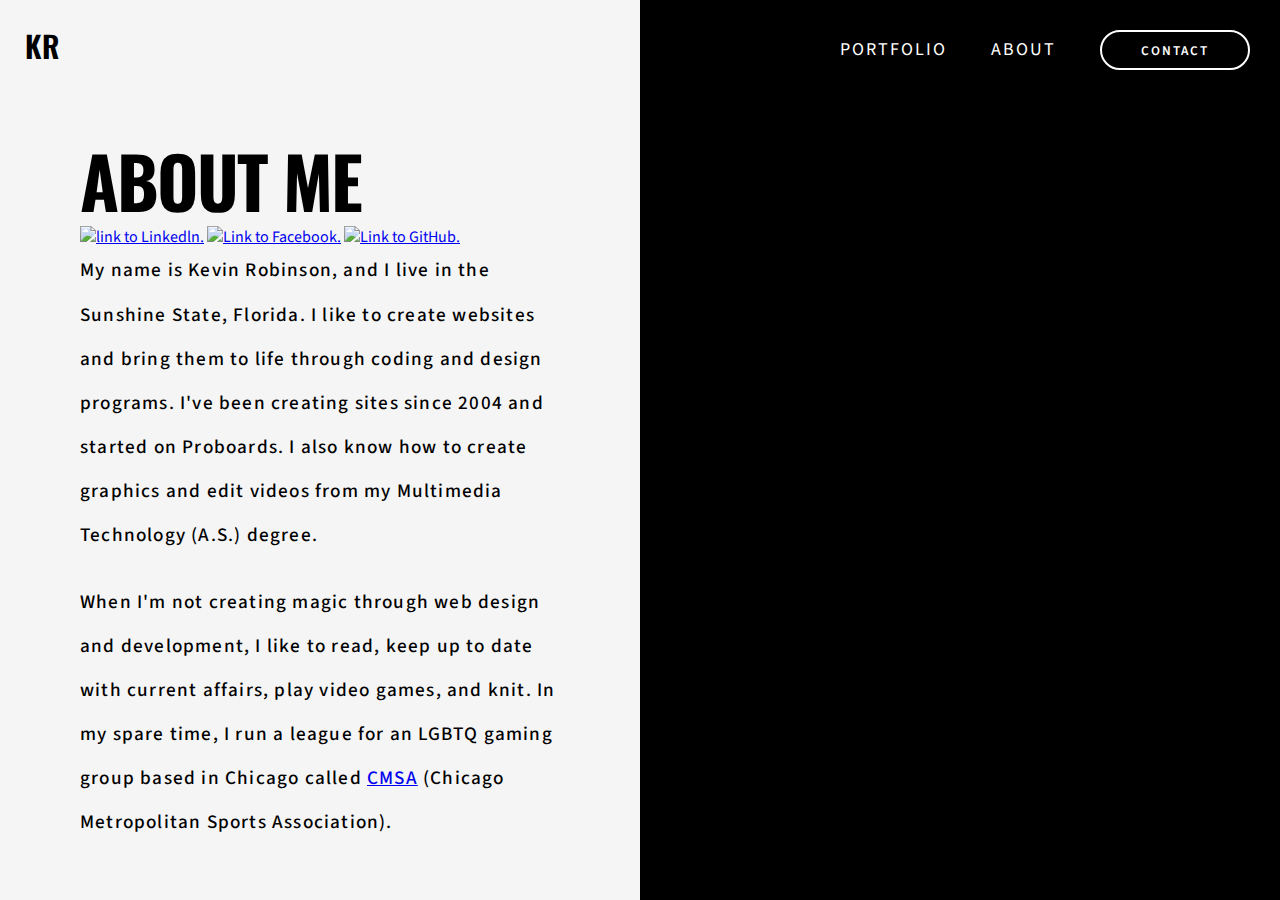
==== aboutMe.html @ 2b4e6fde "Add files via upload" ====
<!DOCTYPE html>
<html lang="en">
  <head>
    <meta charset="UTF-8" />
    <meta name="viewport" content="width=device-width, initial-scale=1.0" />

    <link
      rel="stylesheet"
      href="https://cdnjs.cloudflare.com/ajax/libs/font-awesome/6.4.2/css/all.min.css"
      integrity="sha512-z3gLpd7yknf1YoNbCzqRKc4qyor8gaKU1qmn+CShxbuBusANI9QpRohGBreCFkKxLhei6S9CQXFEbbKuqLg0DA=="
      crossorigin="anonymous"
      referrerpolicy="no-referrer"
    />

    <link rel="stylesheet" href="style.css" />

    <title>My Portfolio</title>
  </head>

  <body>
    <div class="container">
      <nav class="navbar">
        <div class="primary-icon">
          <a href="index.html">KR</a>
        </div>
        <ul class="nav-list" id="navi-list">
          <li class="list-item"><a href="/portfolio.html">Portfolio</a></li>
          <li class="list-item"><a href="/aboutMe.html">About</a></li>
          <li class="list-item">
            <a href="mailto: krobinson21359@outlook.com"
              ><button class="navi-button">Contact</button></a
            >
          </li>
        </ul>
        <div class="menu" id="toggle-button">
          <div class="menu-line"></div>
          <div class="menu-line"></div>
          <div class="menu-line"></div>
        </div>
      </nav>
      <main>
        <div class="contentContainer overflow-hidden">
          <h1 class="drop-in">About Me</h1>
          <ul class="drop-in">
            <li>
              <a href="https://www.linkedin.com/in/kevin-robinson-5520671b5/"
                ><img src="/assets/linkedin.svg" alt="link to Linkedln." />
              </a>
            </li>
            <li>
              <a href="https://www.facebook.com/kevin.robinson.9638/"
                ><img src="/assets/facebook.svg" alt="Link to Facebook."
              /></a>
            </li>
            <li>
              <a href="https://github.com/krobinson21359"
                ><img src="/assets/github.svg" alt="Link to GitHub."
              /></a>
            </li>
          </ul>
          <p class="drop-in">
            My name is Kevin Robinson, and I live in the Sunshine State,
            Florida. I like to create websites and bring them to life through
            coding and design programs. I've been creating sites since 2004 and
            started on Proboards. I also know how to create graphics and edit
            videos from my Multimedia Technology (A.S.) degree.
          </p>
          <br />
          <p class="drop-in">
            When I'm not creating magic through web design and development, I
            like to read, keep up to date with current affairs, play video
            games, and knit. In my spare time, I run a league for an LGBTQ
            gaming group based in Chicago called
            <a href="https://www.facebook.com/CMSAeSports/">CMSA</a> (Chicago
            Metropolitan Sports Association).
          </p>
        </div>
      </main>
      <div class="sidebarAbout"></div>
    </div>
    <script src="script.js"></script>
  </body>
</html>
---- style.css ----
@import url('https://fonts.googleapis.com/css2?family=Oswald:wght@500;600;700&family=Source+Sans+3:wght@400;500&display=swap');

/* Default and General Styles */

* {
  box-sizing: border-box;
  padding: 0;
  margin: 0;
}

body {
  font-family: 'Source Sans 3', sans-serif;
  font-weight: 400;
}

h1 {
  font-size: 71px;
  font-weight: 700;
  color: #000;
  text-decoration: none;
  text-transform: uppercase;
  font-family: 'Oswald', sans-serif;
  letter-spacing: -2px;
  line-height: 1;
  display: block;
}

h2 {
  font-family: 'Source Sans 3', sans-serif;
  font-weight: 600;
  letter-spacing: 5px;
  text-transform: uppercase;
  line-height: 2.5;
  font-size: 19px;
}

p {
  font-family: 'Source Sans 3', sans-serif;
  font-weight: 500;
  letter-spacing: 1.2px;
  line-height: 2.3;
  font-size: 1.2rem;
}

/* Navigation Styles */

.navbar {
  display: flex;
  justify-content: space-between;
  align-items: center;
  font-size: 20px;
}

.nav-list {
  list-style: none;
}

.nav-list a {
  color: #fff;
  text-decoration: none;
  font-family: 'Source Sans 3', sans-serif;  
  text-transform: uppercase;
  letter-spacing: 2px;
  margin-right: 20px;
  font-size: 18px;
}

.nav-list .list-item {
  display: inline-block;
  padding: 20px 10px;
}

.primary-icon {
  height: 45px;
  display: flex;
  align-items: center;
  justify-content: center;
  margin-left: 25px;
}

.primary-icon a {
  font-size: 30px;
  font-weight: 600;
  color: #000;
  text-decoration: none;
  text-transform: uppercase;
  font-family: 'Oswald', sans-serif;
}

.menu-line {
  width: 20px;
  height: 3px;
  background: white;
  margin-bottom: 4px;
}

.menu {
  display: none;
}

/* Grid Styles */

.container {
  display: grid;
  height: 100vh;
  grid-template-columns: 1fr 1fr;
  grid-template-rows: 0.1fr 1fr;
  grid-template-areas:
  "nav nav"
  "main sidebar";
  /* gap: 0.2rem; */
}

.contentContainer li {
  list-style: none;
  color: red;
  display: inline-block;
  padding-top: 10px;
}

.contentContainer {
  width: 75%
}

nav {
  background-color: #F5F5F5;
  grid-area: nav;
  position: relative;
  z-index: 2;
}

nav::before {
  content: "";
  position: absolute;
  top: 0;
  bottom: 0;
  left: 50%;
  right: 0;
  background-color: #000;
  z-index: -1;
}

main {
  background-color: #F5F5F5;
  grid-area: main;
  display: flex;
  justify-content: center;
  align-items: center;
}

.sidebar {
  background-image: url(/assets/sidePic.png);
  background-size: cover;
  background-position: center;
  background-repeat: no-repeat;
  grid-area: sidebar;
  height: 100%;
  background-color: #000;
}

.sidebarAbout {
  background-image: url(/assets/sidePicAbout.png);
  background-size: cover;
  background-position: center;
  background-repeat: no-repeat;
  grid-area: sidebar;
  height: 100%;
  width: auto;
  background-color: #000;
}

.sidebar_portfolio {
  grid-area: sidebar;
  width: auto;
  background-color: #000;
  color: #fff;
  display: flex;
  align-items: center;
  justify-content: center;
  /* flex-direction: column; */
  text-align: center;
}

/* Button Styles */

button {
  
  background-color: #000;
  color: #fff;
  border-radius: 25px;
  width: 150px;
  height: 40px;
  font-weight: 600;
  color: #fff;
  text-decoration: none;
  text-transform: uppercase;
  font-family: 'Source Sans 3', sans-serif;  
  letter-spacing: 2px;
  text-align: center;
  margin-top: 10px;
  border: 0px;
  cursor: pointer;
}

.navi-button {
    background-color: #000;
    color: #fff;
    border: 2px #fff solid;
    cursor: pointer;
}

.ghost-button {
  background-color: #F5F5F5;
  color: #000;
  border: 2px #000 solid;
  margin-left: 10px;
  cursor: pointer;
}

/* Portfolio Section */

.portfolio_head {
  border-left: 5px solid black;
  padding-left: 10px;
}

.portfolio_example {
  height: 450px;
  width: auto;
  overflow: hidden;
  padding: 10px;
 }

 .portfolio_example2 {
  height: 450px;
  width: auto;
  overflow: hidden;
  padding: 10px;
 }

/* Mobile Responsiveness */

@media all and (max-width: 820px) {
  .container {
    grid-template-columns: 1fr;
    grid-template-rows: 0.2fr 1fr 1fr;
    grid-template-areas:
    "nav"
    "main"
    "main";
    overflow: hidden;
  }

  .sidebar_portfolio {
    display: none;
  }

  nav {
    background-color: black;
  }

  .navbar {
    flex-direction: column;
    background-color: #000;
    grid-area: nav;
    justify-content: space-around;
  }

  .menu {
    display: block;
    position: absolute;
    right: 15px;
    top: 15px;
  }

  .nav-list .list-item {
    display: block;
    border-top: 1px solid #F5F5F5;
  }

  .nav-list {
    list-style-type: none;
    width: 100%;
    text-align: right;
    padding-top: 10px;
    display: none;
  }

  .primary-icon {
    width: 100%;
    color: #fff;
    margin-left: 0px;
  }

  .primary-icon a {
    color: #fff;
  }

  .active {
    display: block;
  }

  h1 {
    font-size: 2.5rem;
  }
  
  h2 {
    font-size: 1rem;
  }
  
  p {
    font-size: 0.8rem;
  }
  
  .ghost-button {
    margin-left: 0px;
  }

}

/* Animations */

/* animation class and keyframes */
.overflow-hidden {
  overflow: hidden;
 }
 
 .drop-in {
  animation: drop-in 1s ease 200ms backwards;
 }
 
 @keyframes drop-in {
  from {
   opacity: 0;
   transform: translateY(-100px);
  }
  to {
   opacity: 1;
   transform: translateY(0px);
  }
 }
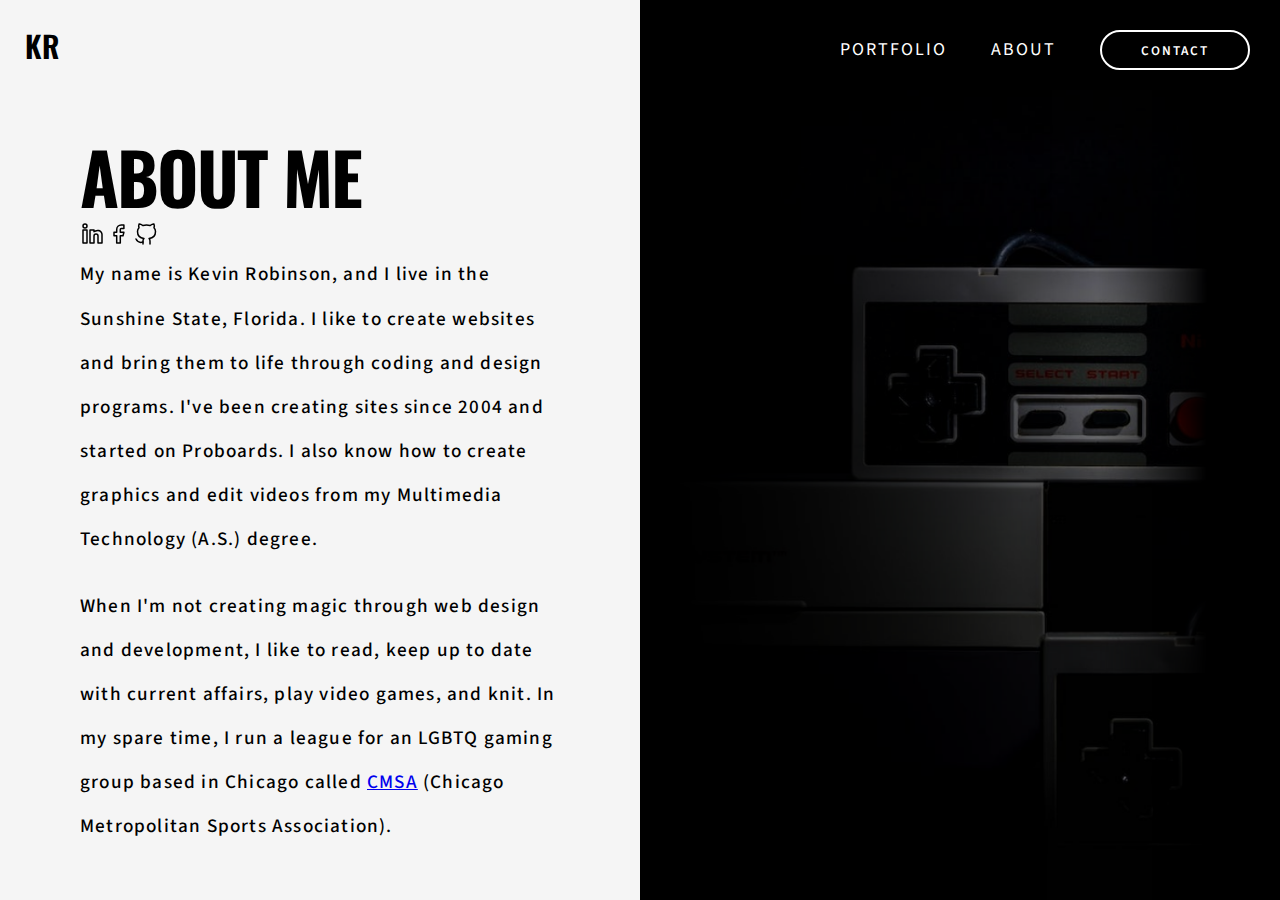
==== commit 047143eb: "Update aboutMe.html" ====
--- a/aboutMe.html
+++ b/aboutMe.html
@@ -24,8 +24,8 @@
           <a href="index.html">KR</a>
         </div>
         <ul class="nav-list" id="navi-list">
-          <li class="list-item"><a href="/portfolio.html">Portfolio</a></li>
-          <li class="list-item"><a href="/aboutMe.html">About</a></li>
+          <li class="list-item"><a href="portfolio.html">Portfolio</a></li>
+          <li class="list-item"><a href="aboutMe.html">About</a></li>
           <li class="list-item">
             <a href="mailto: krobinson21359@outlook.com"
               ><button class="navi-button">Contact</button></a
@@ -44,17 +44,17 @@
           <ul class="drop-in">
             <li>
               <a href="https://www.linkedin.com/in/kevin-robinson-5520671b5/"
-                ><img src="/assets/linkedin.svg" alt="link to Linkedln." />
+                ><img src="assets/linkedin.svg" alt="link to Linkedln." />
               </a>
             </li>
             <li>
               <a href="https://www.facebook.com/kevin.robinson.9638/"
-                ><img src="/assets/facebook.svg" alt="Link to Facebook."
+                ><img src="assets/facebook.svg" alt="Link to Facebook."
               /></a>
             </li>
             <li>
               <a href="https://github.com/krobinson21359"
-                ><img src="/assets/github.svg" alt="Link to GitHub."
+                ><img src="assets/github.svg" alt="Link to GitHub."
               /></a>
             </li>
           </ul>
--- a/style.css
+++ b/style.css
@@ -149,7 +149,7 @@
 }
 
 .sidebar {
-  background-image: url(/assets/sidePic.png);
+  background-image: url(assets/sidePic.png);
   background-size: cover;
   background-position: center;
   background-repeat: no-repeat;
@@ -159,7 +159,7 @@
 }
 
 .sidebarAbout {
-  background-image: url(/assets/sidePicAbout.png);
+  background-image: url(assets/sidePicAbout.png);
   background-size: cover;
   background-position: center;
   background-repeat: no-repeat;
@@ -338,4 +338,4 @@
    opacity: 1;
    transform: translateY(0px);
   }
- }+ }
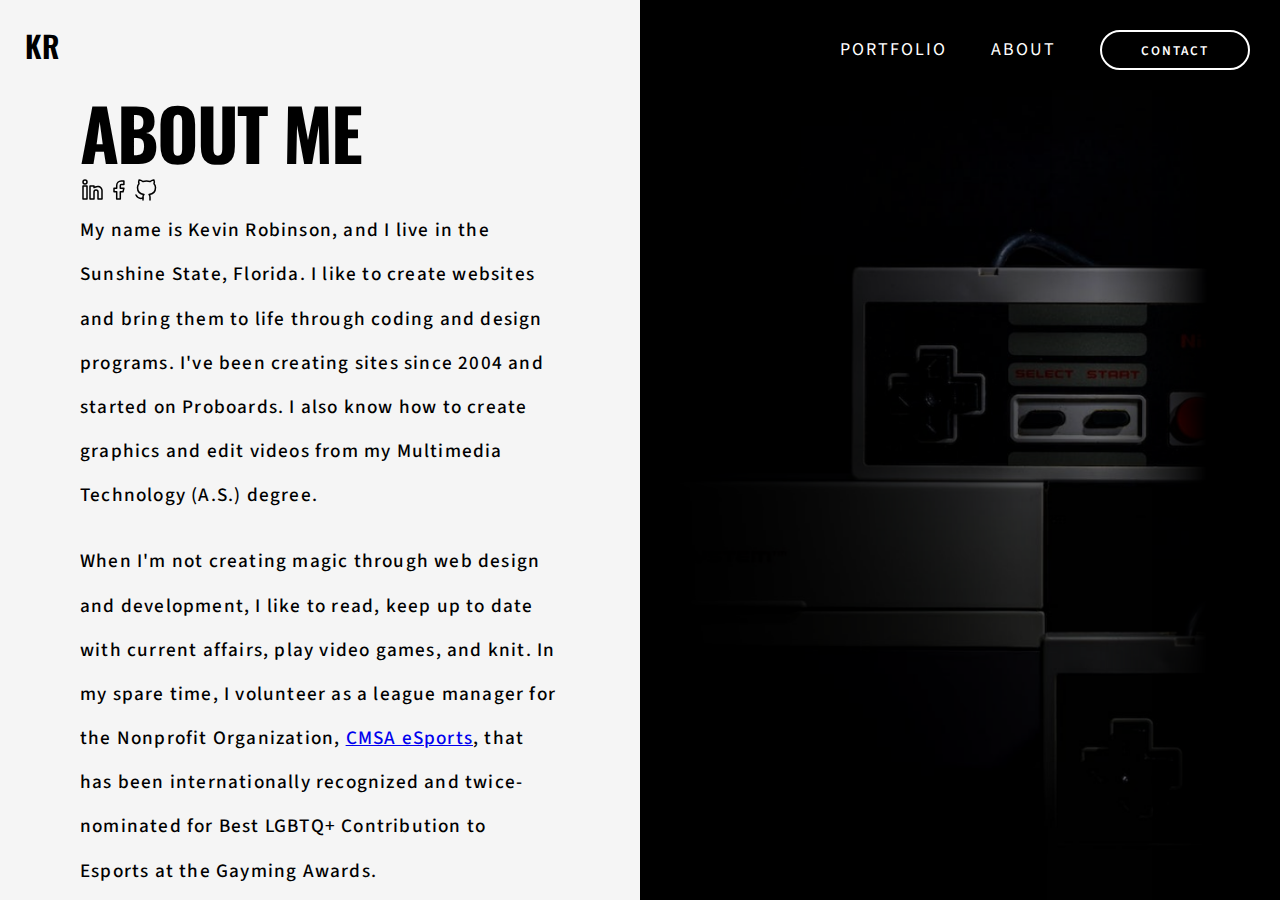
==== commit 77d29478: "Update aboutMe.html" ====
--- a/aboutMe.html
+++ b/aboutMe.html
@@ -69,10 +69,7 @@
           <p class="drop-in">
             When I'm not creating magic through web design and development, I
             like to read, keep up to date with current affairs, play video
-            games, and knit. In my spare time, I run a league for an LGBTQ
-            gaming group based in Chicago called
-            <a href="https://www.facebook.com/CMSAeSports/">CMSA</a> (Chicago
-            Metropolitan Sports Association).
+            games, and knit. In my spare time, I volunteer as a league manager for the Nonprofit Organization, <a href="https://www.facebook.com/CMSAeSports/">CMSA eSports</a>, that has been internationally recognized and twice-nominated for Best LGBTQ+ Contribution to Esports at the Gayming Awards.
           </p>
         </div>
       </main>
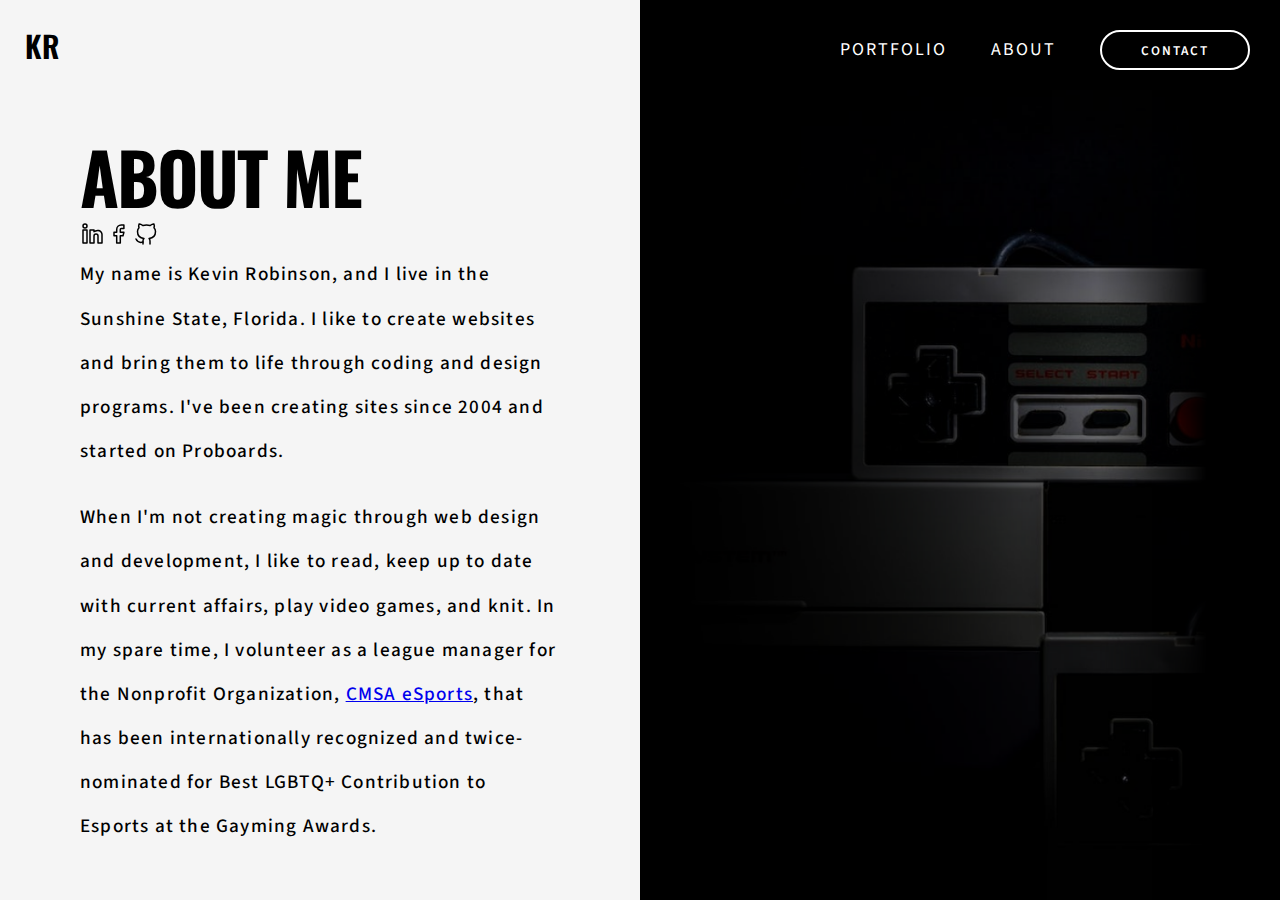
==== commit 73f6e68e: "Update aboutMe.html" ====
--- a/aboutMe.html
+++ b/aboutMe.html
@@ -62,8 +62,7 @@
             My name is Kevin Robinson, and I live in the Sunshine State,
             Florida. I like to create websites and bring them to life through
             coding and design programs. I've been creating sites since 2004 and
-            started on Proboards. I also know how to create graphics and edit
-            videos from my Multimedia Technology (A.S.) degree.
+            started on Proboards.
           </p>
           <br />
           <p class="drop-in">
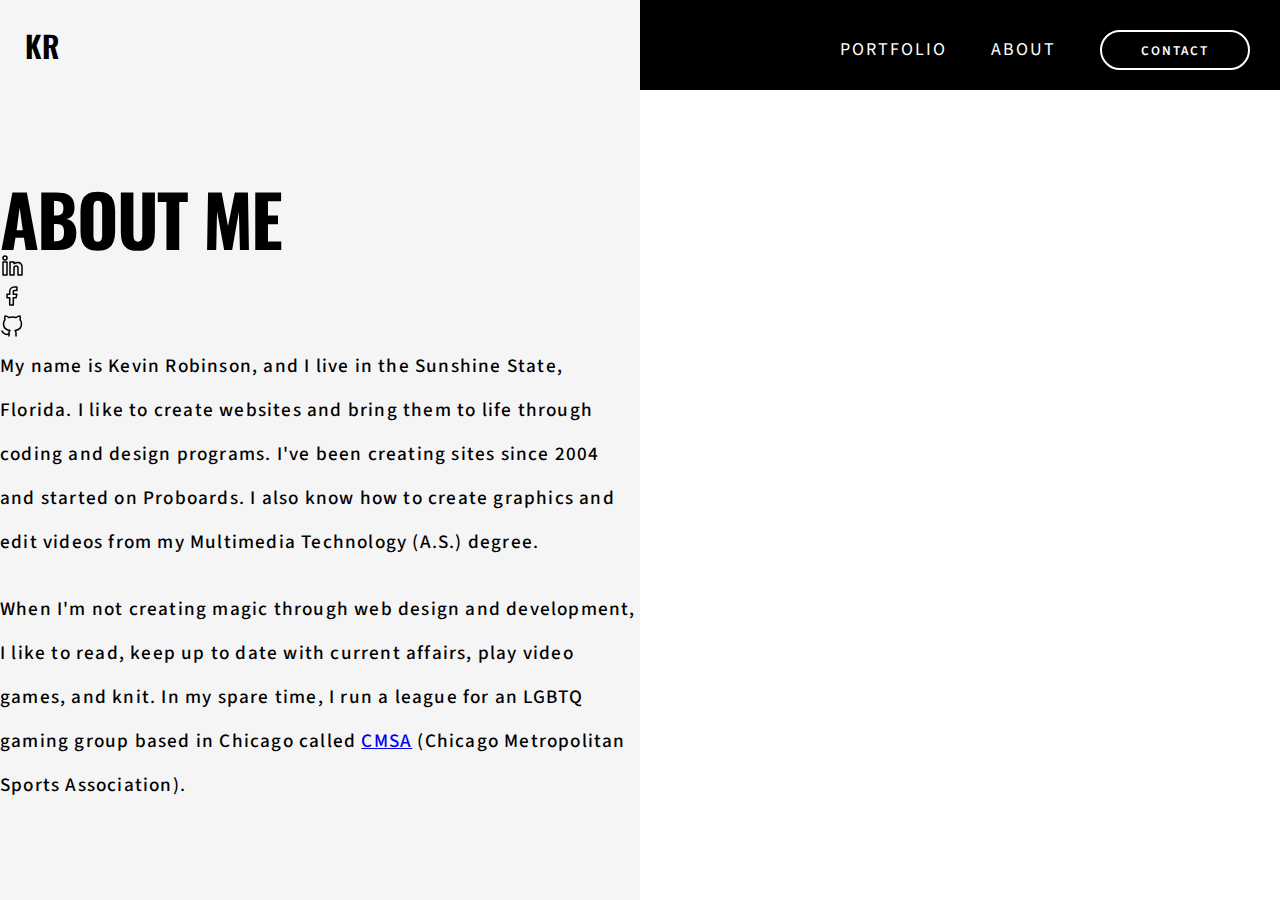
==== commit b61a3a8c: "Update aboutMe.html" ====
--- a/aboutMe.html
+++ b/aboutMe.html
@@ -39,7 +39,7 @@
         </div>
       </nav>
       <main>
-        <div class="contentContainer overflow-hidden">
+        <div class="content-container overflow-hidden">
           <h1 class="drop-in">About Me</h1>
           <ul class="drop-in">
             <li>
@@ -62,17 +62,21 @@
             My name is Kevin Robinson, and I live in the Sunshine State,
             Florida. I like to create websites and bring them to life through
             coding and design programs. I've been creating sites since 2004 and
-            started on Proboards.
+            started on Proboards. I also know how to create graphics and edit
+            videos from my Multimedia Technology (A.S.) degree.
           </p>
           <br />
           <p class="drop-in">
             When I'm not creating magic through web design and development, I
             like to read, keep up to date with current affairs, play video
-            games, and knit. In my spare time, I volunteer as a league manager for the Nonprofit Organization, <a href="https://www.facebook.com/CMSAeSports/">CMSA eSports</a>, that has been internationally recognized and twice-nominated for Best LGBTQ+ Contribution to Esports at the Gayming Awards.
+            games, and knit. In my spare time, I run a league for an LGBTQ
+            gaming group based in Chicago called
+            <a href="https://www.facebook.com/CMSAeSports/">CMSA</a> (Chicago
+            Metropolitan Sports Association).
           </p>
         </div>
       </main>
-      <div class="sidebarAbout"></div>
+      <div class="sidebar-about"></div>
     </div>
     <script src="script.js"></script>
   </body>
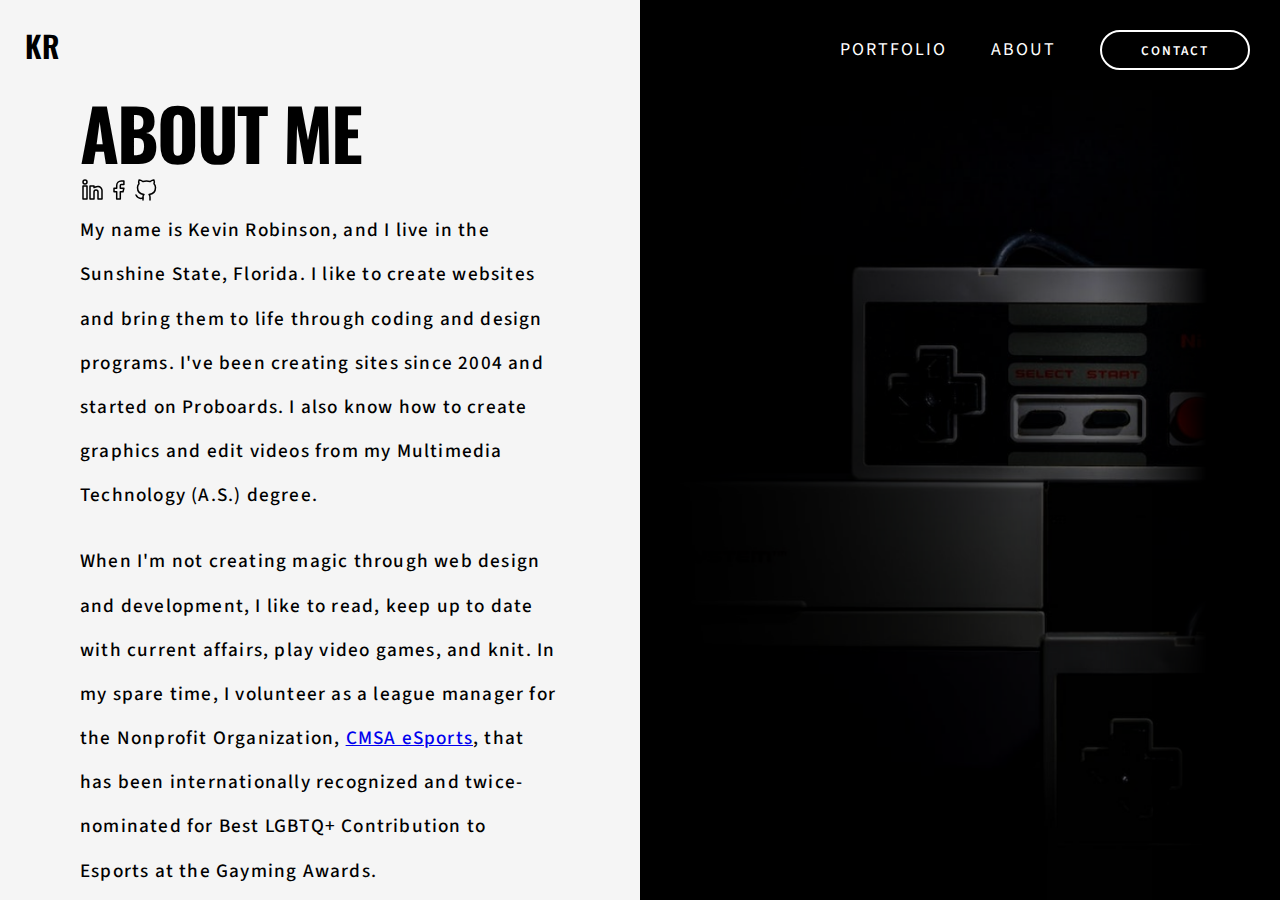
==== commit 89546ab3: "Update aboutMe.html" ====
--- a/aboutMe.html
+++ b/aboutMe.html
@@ -69,10 +69,7 @@
           <p class="drop-in">
             When I'm not creating magic through web design and development, I
             like to read, keep up to date with current affairs, play video
-            games, and knit. In my spare time, I run a league for an LGBTQ
-            gaming group based in Chicago called
-            <a href="https://www.facebook.com/CMSAeSports/">CMSA</a> (Chicago
-            Metropolitan Sports Association).
+            games, and knit. In my spare time, I volunteer as a league manager for the Nonprofit Organization, <a href="https://www.facebook.com/CMSAeSports/">CMSA eSports</a>, that has been internationally recognized and twice-nominated for Best LGBTQ+ Contribution to Esports at the Gayming Awards.
           </p>
         </div>
       </main>
--- a/style.css
+++ b/style.css
@@ -111,14 +111,14 @@
   /* gap: 0.2rem; */
 }
 
-.contentContainer li {
+.content-container li {
   list-style: none;
   color: red;
   display: inline-block;
   padding-top: 10px;
 }
 
-.contentContainer {
+.content-container {
   width: 75%
 }
 
@@ -158,7 +158,7 @@
   background-color: #000;
 }
 
-.sidebarAbout {
+.sidebar-about {
   background-image: url(assets/sidePicAbout.png);
   background-size: cover;
   background-position: center;
@@ -169,7 +169,7 @@
   background-color: #000;
 }
 
-.sidebar_portfolio {
+.sidebar-portfolio {
   grid-area: sidebar;
   width: auto;
   background-color: #000;
@@ -219,19 +219,19 @@
 
 /* Portfolio Section */
 
-.portfolio_head {
+.portfolio-head {
   border-left: 5px solid black;
   padding-left: 10px;
 }
 
-.portfolio_example {
+.portfolio-example {
   height: 450px;
   width: auto;
   overflow: hidden;
   padding: 10px;
  }
 
- .portfolio_example2 {
+ .portfolio-example2 {
   height: 450px;
   width: auto;
   overflow: hidden;
@@ -246,13 +246,12 @@
     grid-template-rows: 0.2fr 1fr 1fr;
     grid-template-areas:
     "nav"
-    "main"
+    "sidebar"
     "main";
-    overflow: hidden;
-  }
-
-  .sidebar_portfolio {
-    display: none;
+  }
+
+  .sidebar-portfolio {
+    padding: 15px;
   }
 
   nav {
@@ -316,6 +315,17 @@
     margin-left: 0px;
   }
 
+  .content-container {
+    padding: 15px;
+  }
+
+  .portfolio-example2, .hidden-div {
+    display: none;
+  }
+
+  .drop-in, .overflow-hidden {
+    animation: none !important;  
+  }
 }
 
 /* Animations */
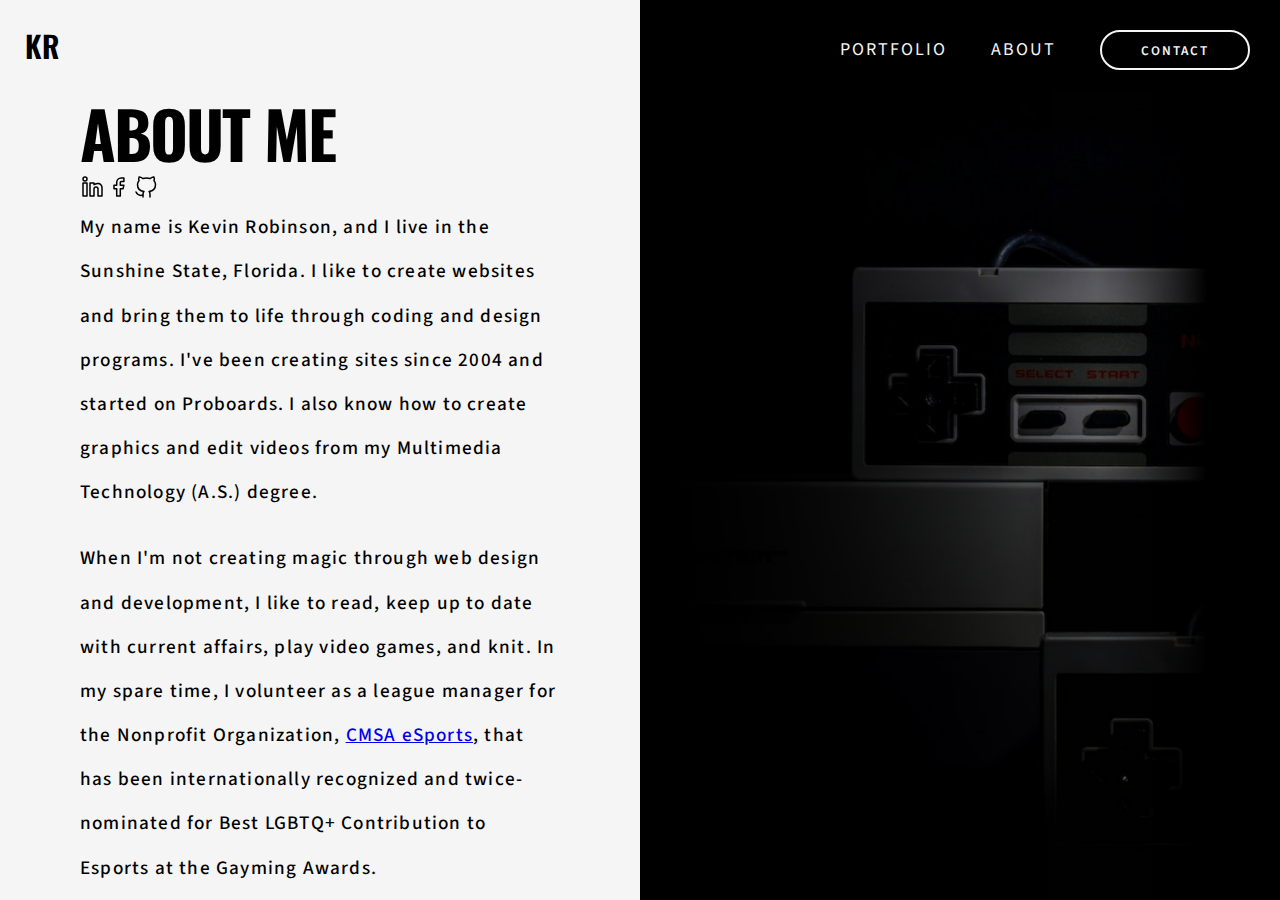
==== commit 7bffbe63: "Update aboutMe.html" ====
--- a/aboutMe.html
+++ b/aboutMe.html
@@ -43,7 +43,7 @@
           <h1 class="drop-in">About Me</h1>
           <ul class="drop-in">
             <li>
-              <a href="https://www.linkedin.com/in/kevin-robinson-5520671b5/"
+              <a href="https://www.linkedin.com/in/kevin-robinson-5520671b5"
                 ><img src="assets/linkedin.svg" alt="link to Linkedln." />
               </a>
             </li>
--- a/style.css
+++ b/style.css
@@ -11,10 +11,11 @@
 body {
   font-family: 'Source Sans 3', sans-serif;
   font-weight: 400;
+  color: #000;
 }
 
 h1 {
-  font-size: 71px;
+  font-size: 65px;
   font-weight: 700;
   color: #000;
   text-decoration: none;
@@ -40,6 +41,7 @@
   letter-spacing: 1.2px;
   line-height: 2.3;
   font-size: 1.2rem;
+  color: #000;
 }
 
 /* Navigation Styles */
@@ -56,7 +58,7 @@
 }
 
 .nav-list a {
-  color: #fff;
+  color: #F5F5F5;
   text-decoration: none;
   font-family: 'Source Sans 3', sans-serif;  
   text-transform: uppercase;
@@ -76,6 +78,7 @@
   align-items: center;
   justify-content: center;
   margin-left: 25px;
+  color: #000;
 }
 
 .primary-icon a {
@@ -173,7 +176,7 @@
   grid-area: sidebar;
   width: auto;
   background-color: #000;
-  color: #fff;
+  color: #F5F5F5;
   display: flex;
   align-items: center;
   justify-content: center;
@@ -186,12 +189,12 @@
 button {
   
   background-color: #000;
-  color: #fff;
+  color: #F5F5F5;
   border-radius: 25px;
   width: 150px;
   height: 40px;
   font-weight: 600;
-  color: #fff;
+  color: #F5F5F5;
   text-decoration: none;
   text-transform: uppercase;
   font-family: 'Source Sans 3', sans-serif;  
@@ -204,23 +207,25 @@
 
 .navi-button {
     background-color: #000;
-    color: #fff;
-    border: 2px #fff solid;
+    color: #F5F5F5;
+    border: 2px #F5F5F5 solid;
     cursor: pointer;
 }
 
 .ghost-button {
   background-color: #F5F5F5;
-  color: #000;
+  color:  #000;
+  font-weight: 600;
   border: 2px #000 solid;
   margin-left: 10px;
   cursor: pointer;
+  text-align: center;
 }
 
 /* Portfolio Section */
 
 .portfolio-head {
-  border-left: 5px solid black;
+  border-left: 5px solid #000;
   padding-left: 10px;
 }
 
@@ -237,6 +242,46 @@
   overflow: hidden;
   padding: 10px;
  }
+
+ /* Portfolio Slideshow */
+
+ #slider-container {
+  position: relative;
+  width: 300px; /* Adjust the width as needed */
+  margin: auto;
+  overflow: hidden;
+}
+
+#slider {
+  display: flex;
+  transition: transform 0.5s ease;
+}
+
+.slide {
+  flex: 0 0 100%;
+}
+
+.custom-img {
+  width: 100%;
+  height: 500px; /* Adjust the height as needed */
+  object-fit: contain; /* Show the entire image */
+  display: block;
+  transition: transform 0.5s ease;
+
+}
+
+#arrows {
+  display: flex;
+  justify-content: space-between;
+  margin-top: 10px;
+}
+
+#prev, #next {
+  cursor: pointer;
+  font-size: 24px;
+  margin: 0 10px;
+
+}
 
 /* Mobile Responsiveness */
 
@@ -255,7 +300,7 @@
   }
 
   nav {
-    background-color: black;
+    background-color: #000;
   }
 
   .navbar {
@@ -287,12 +332,12 @@
 
   .primary-icon {
     width: 100%;
-    color: #fff;
+    color: #F5F5F5;
     margin-left: 0px;
   }
 
   .primary-icon a {
-    color: #fff;
+    color: #F5F5F5;
   }
 
   .active {
@@ -326,6 +371,7 @@
   .drop-in, .overflow-hidden {
     animation: none !important;  
   }
+
 }
 
 /* Animations */
